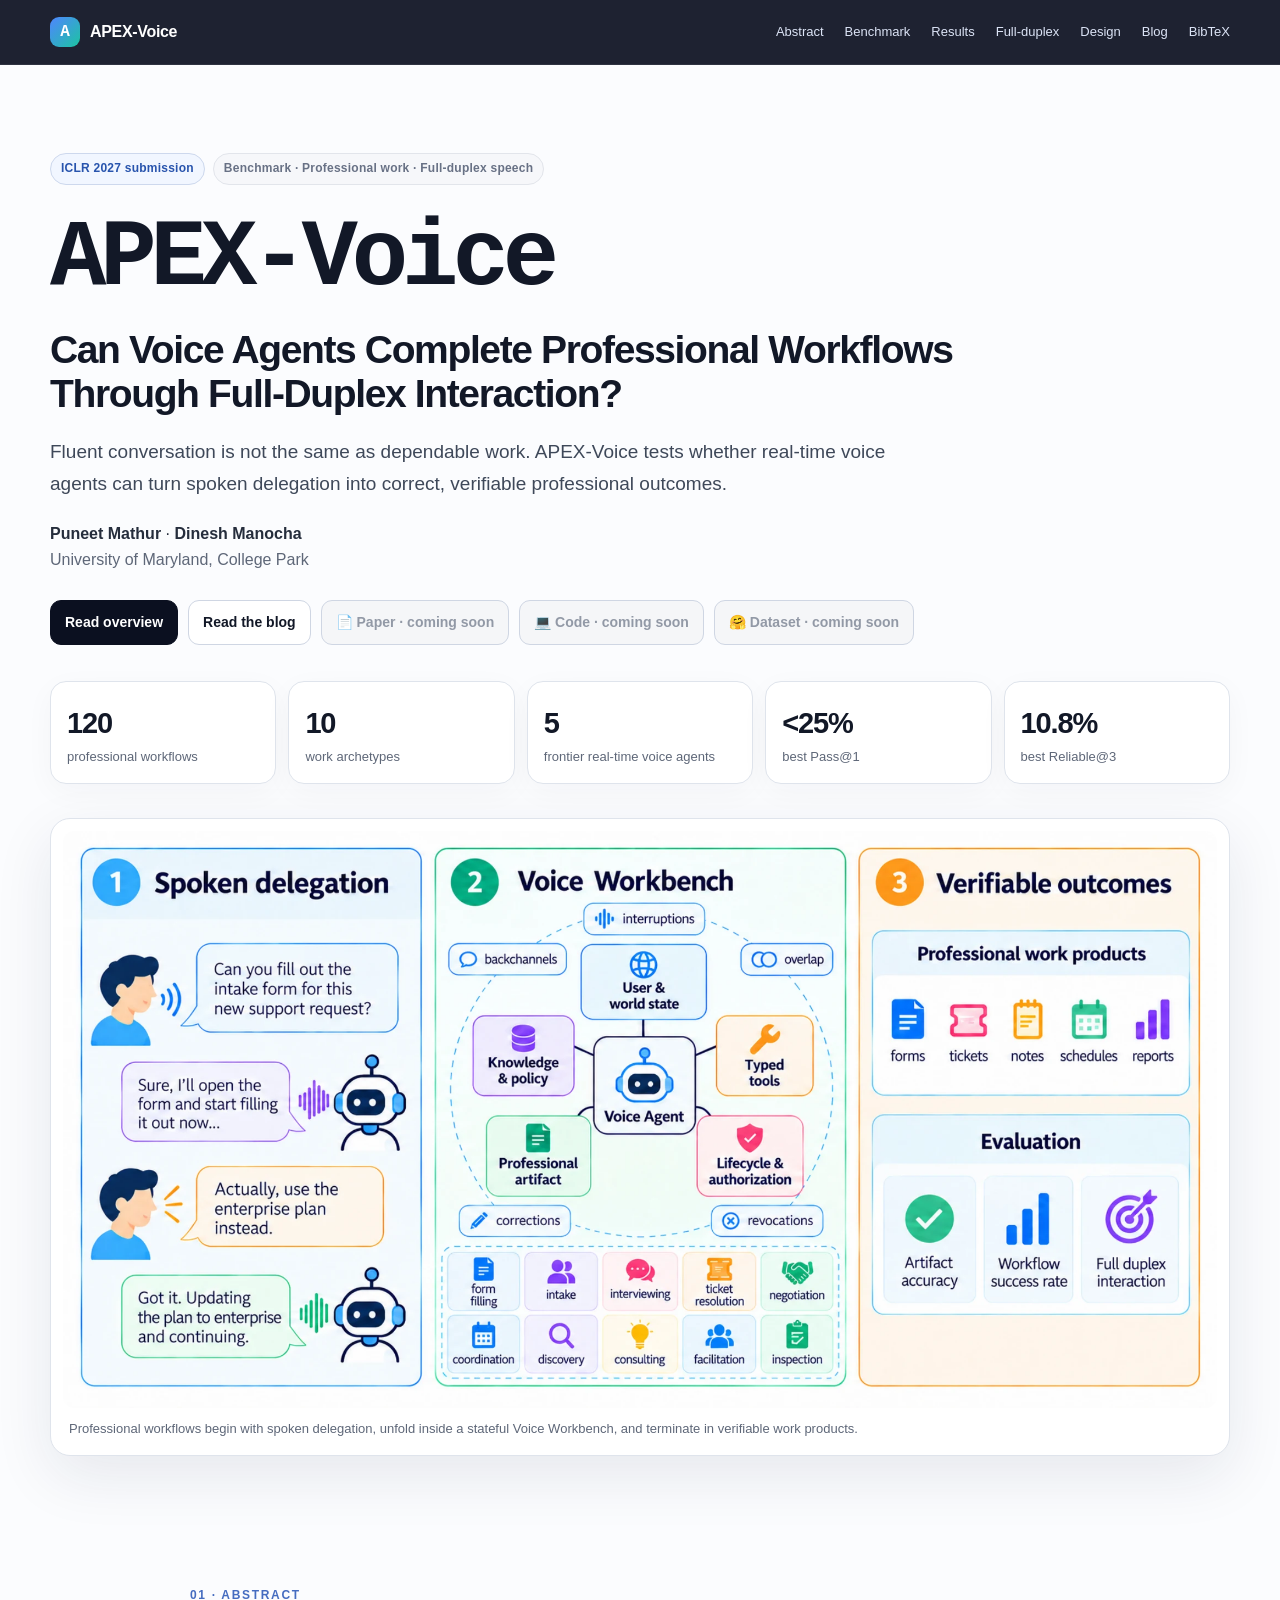
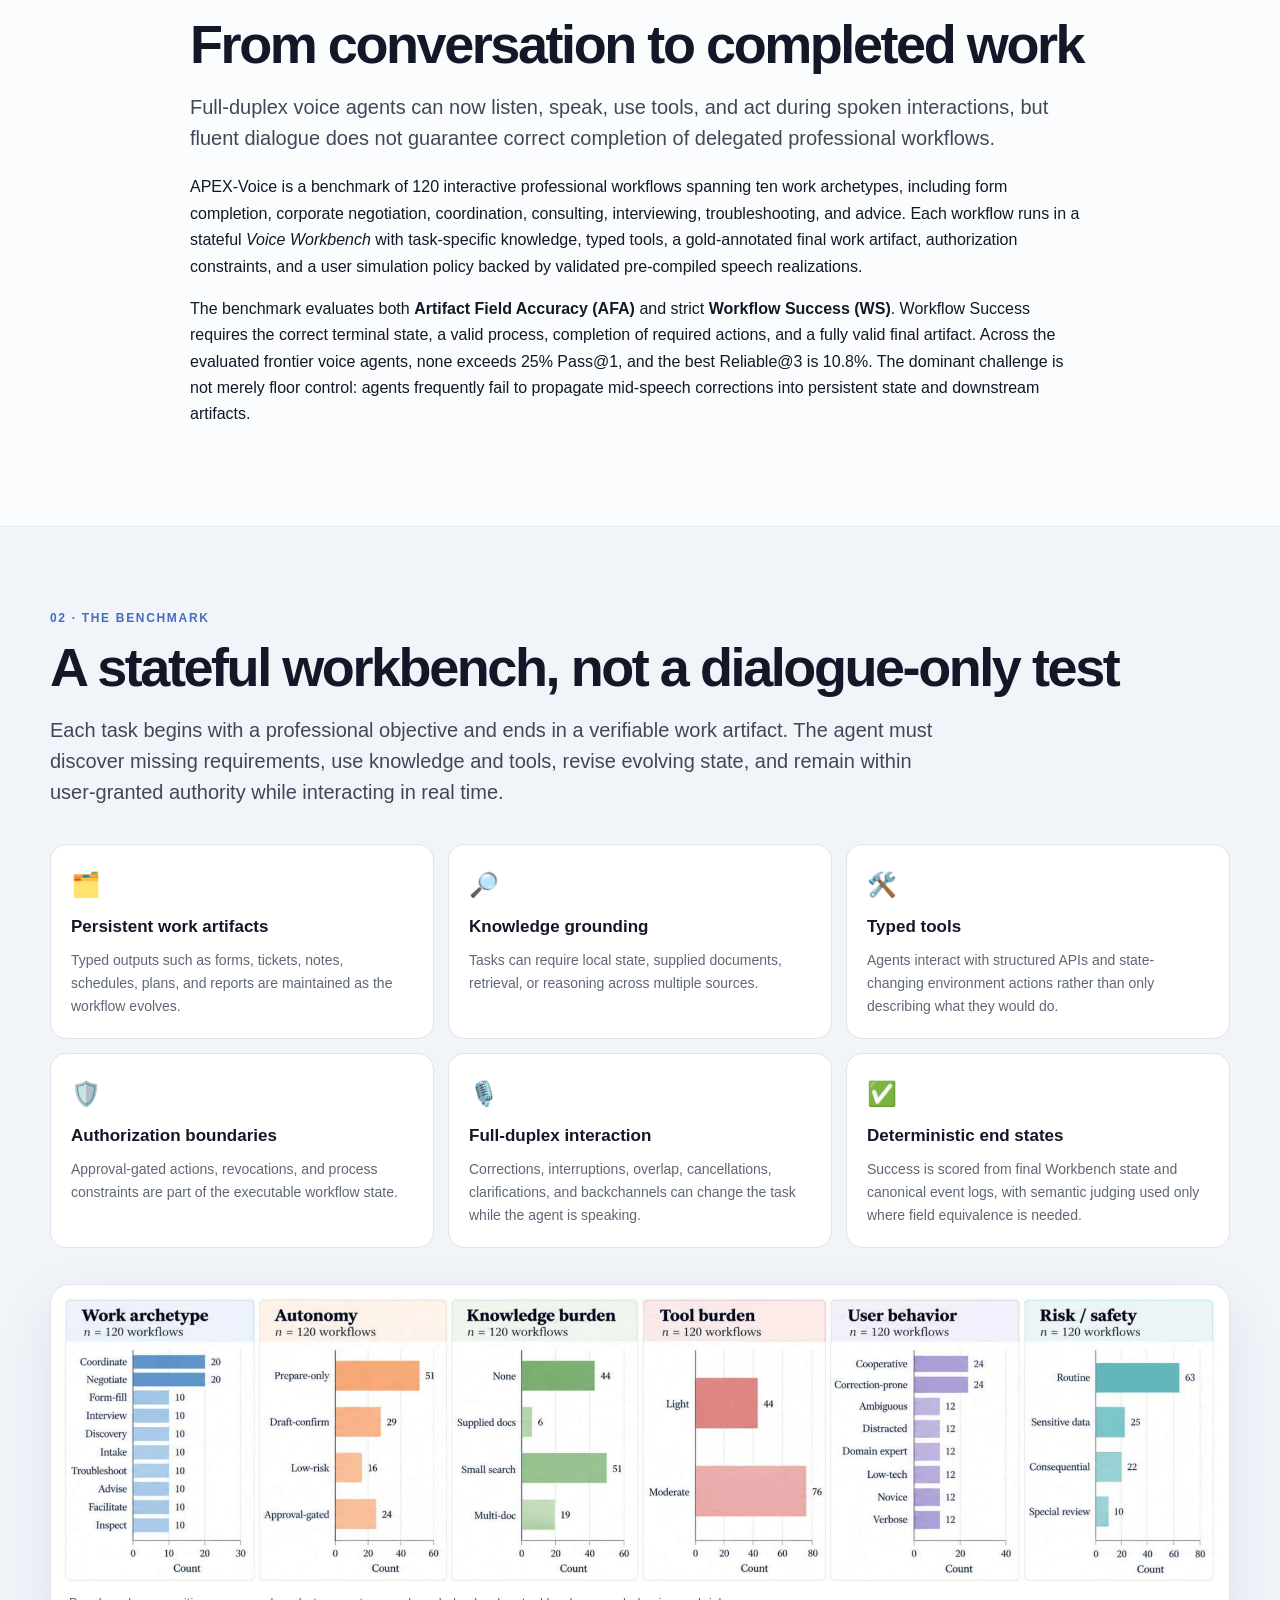
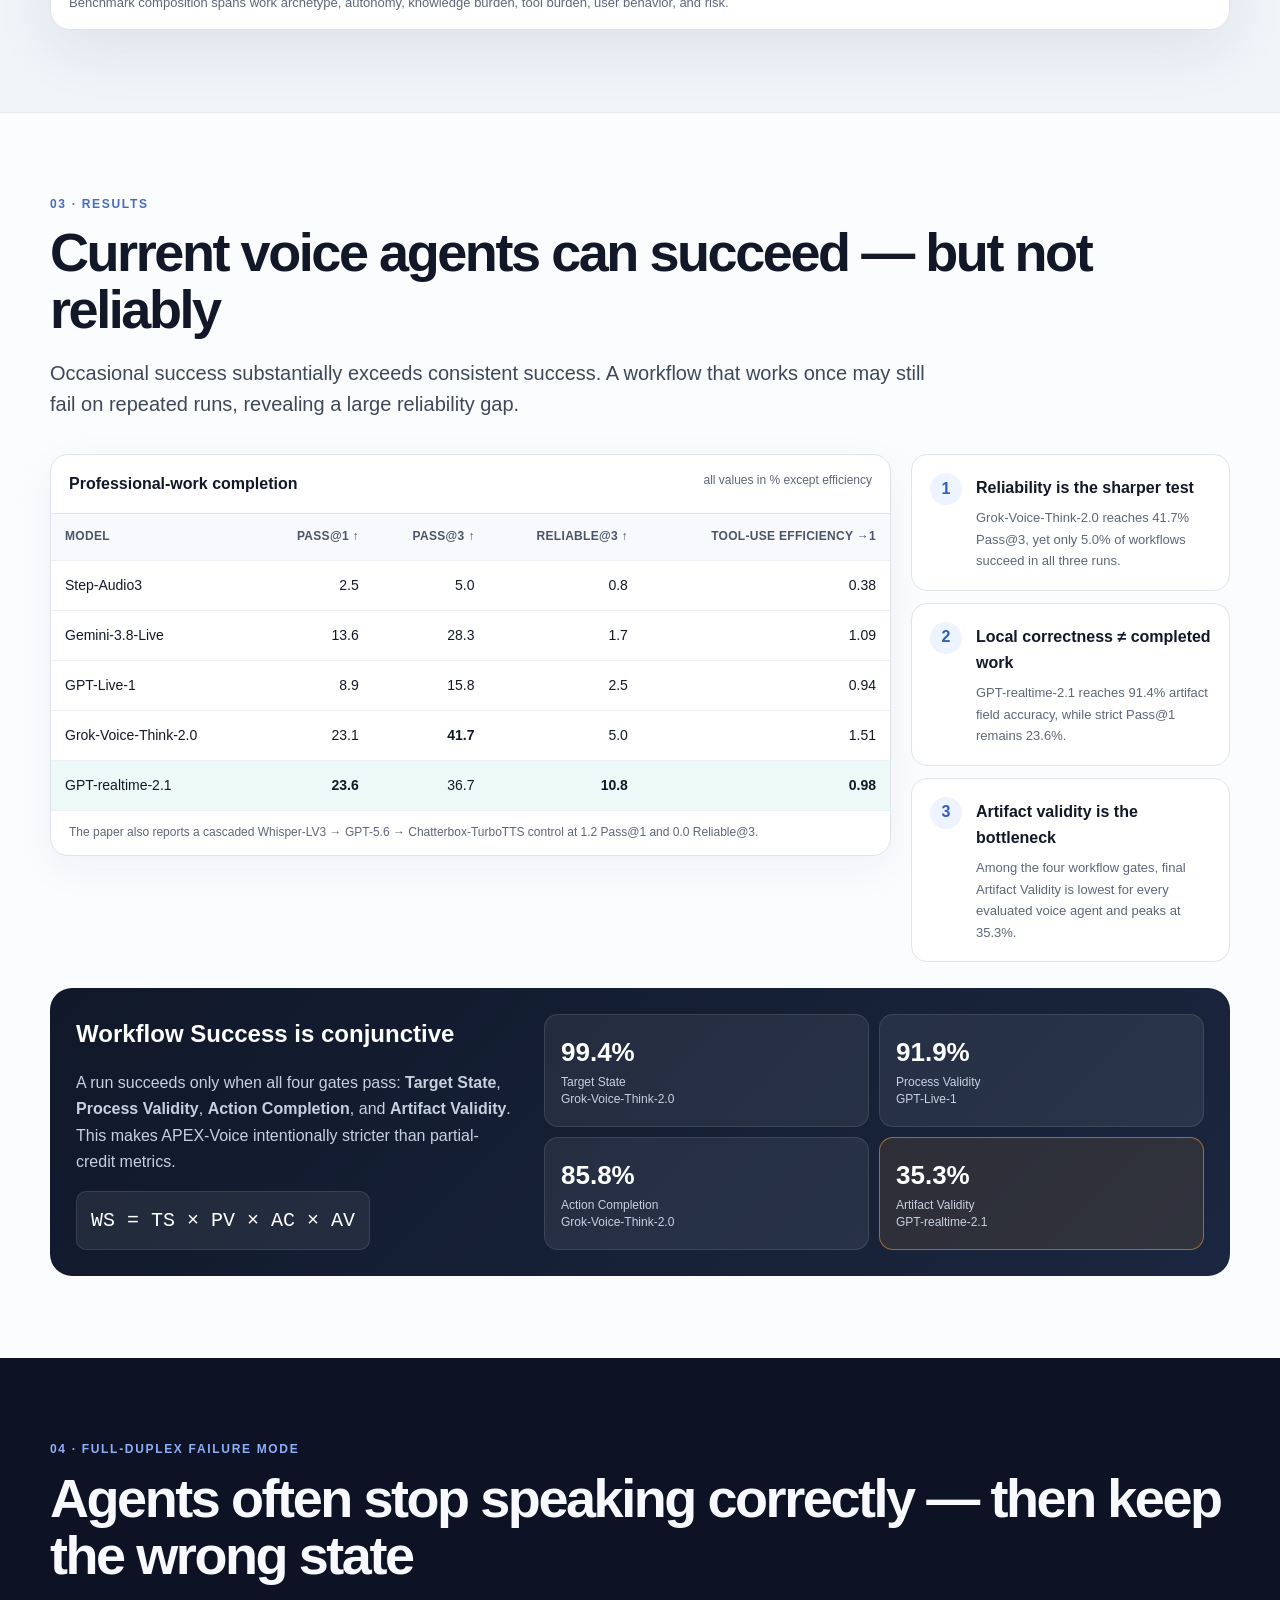
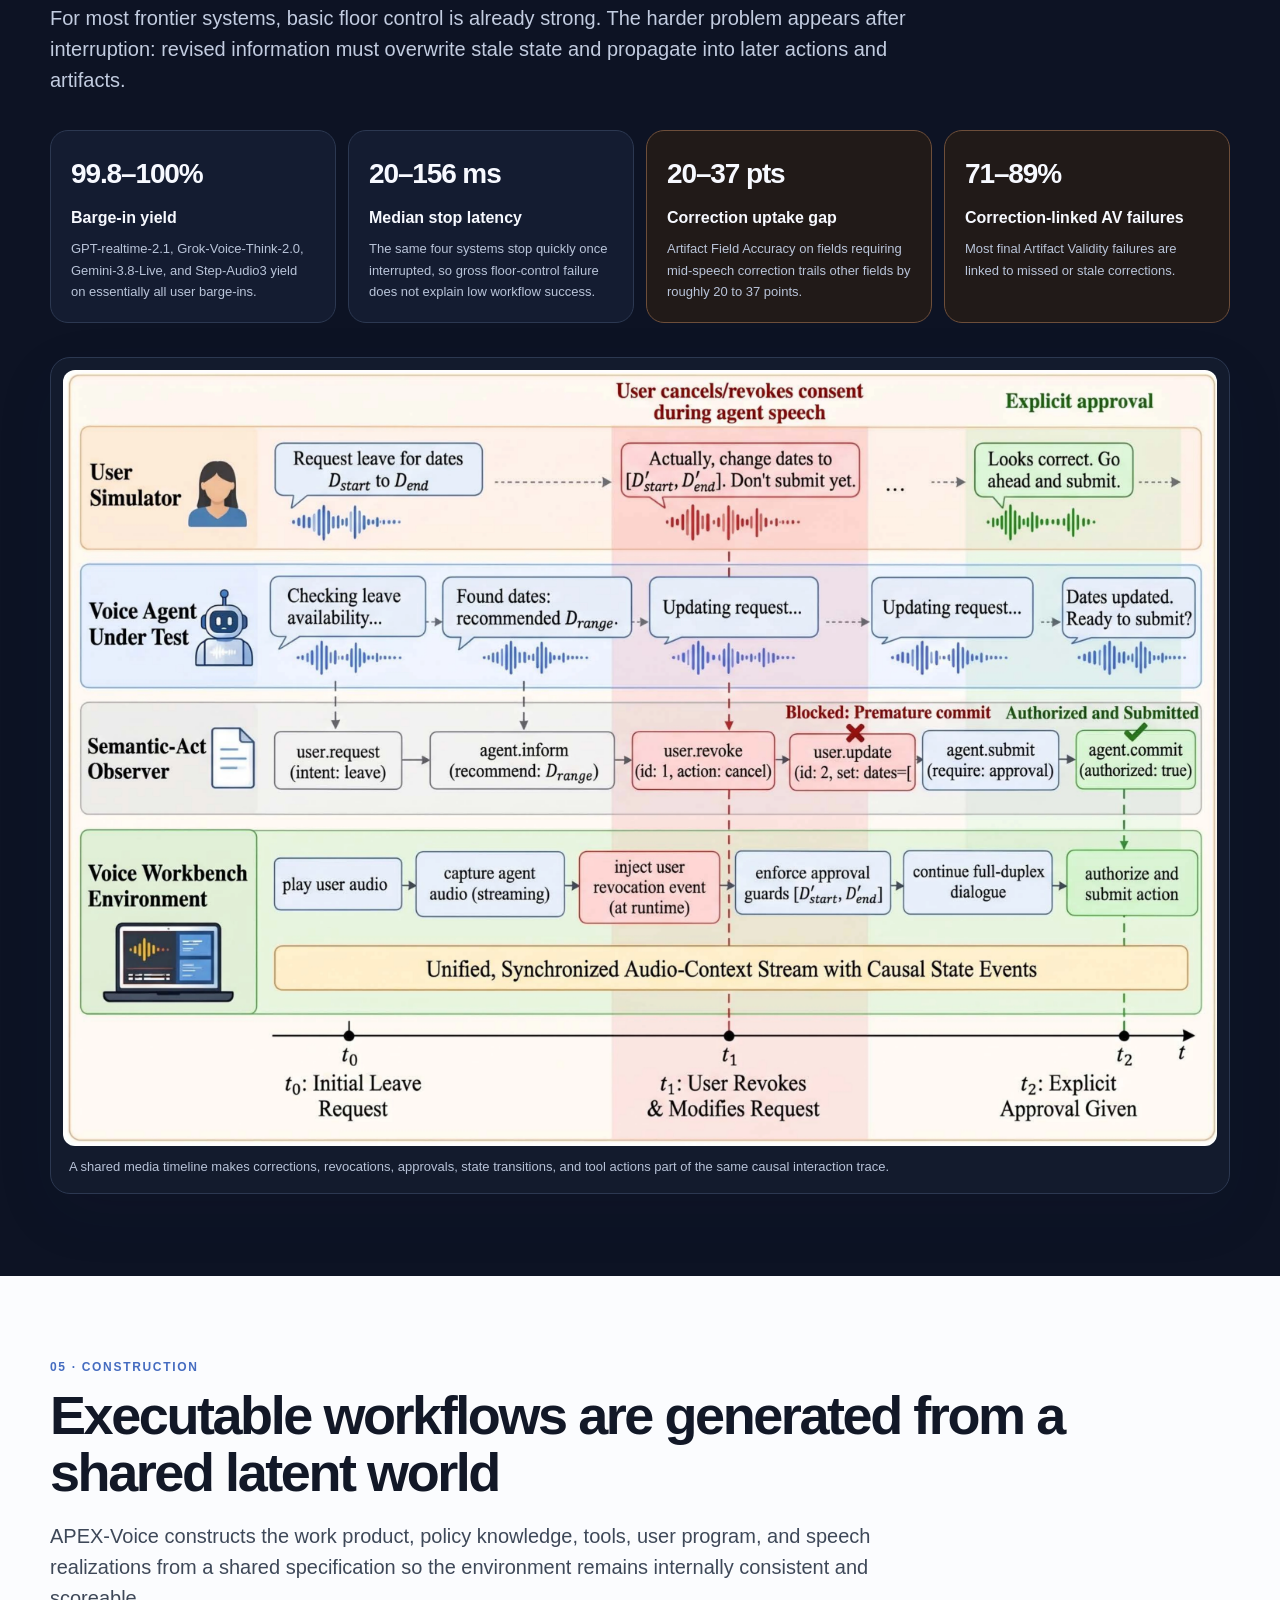
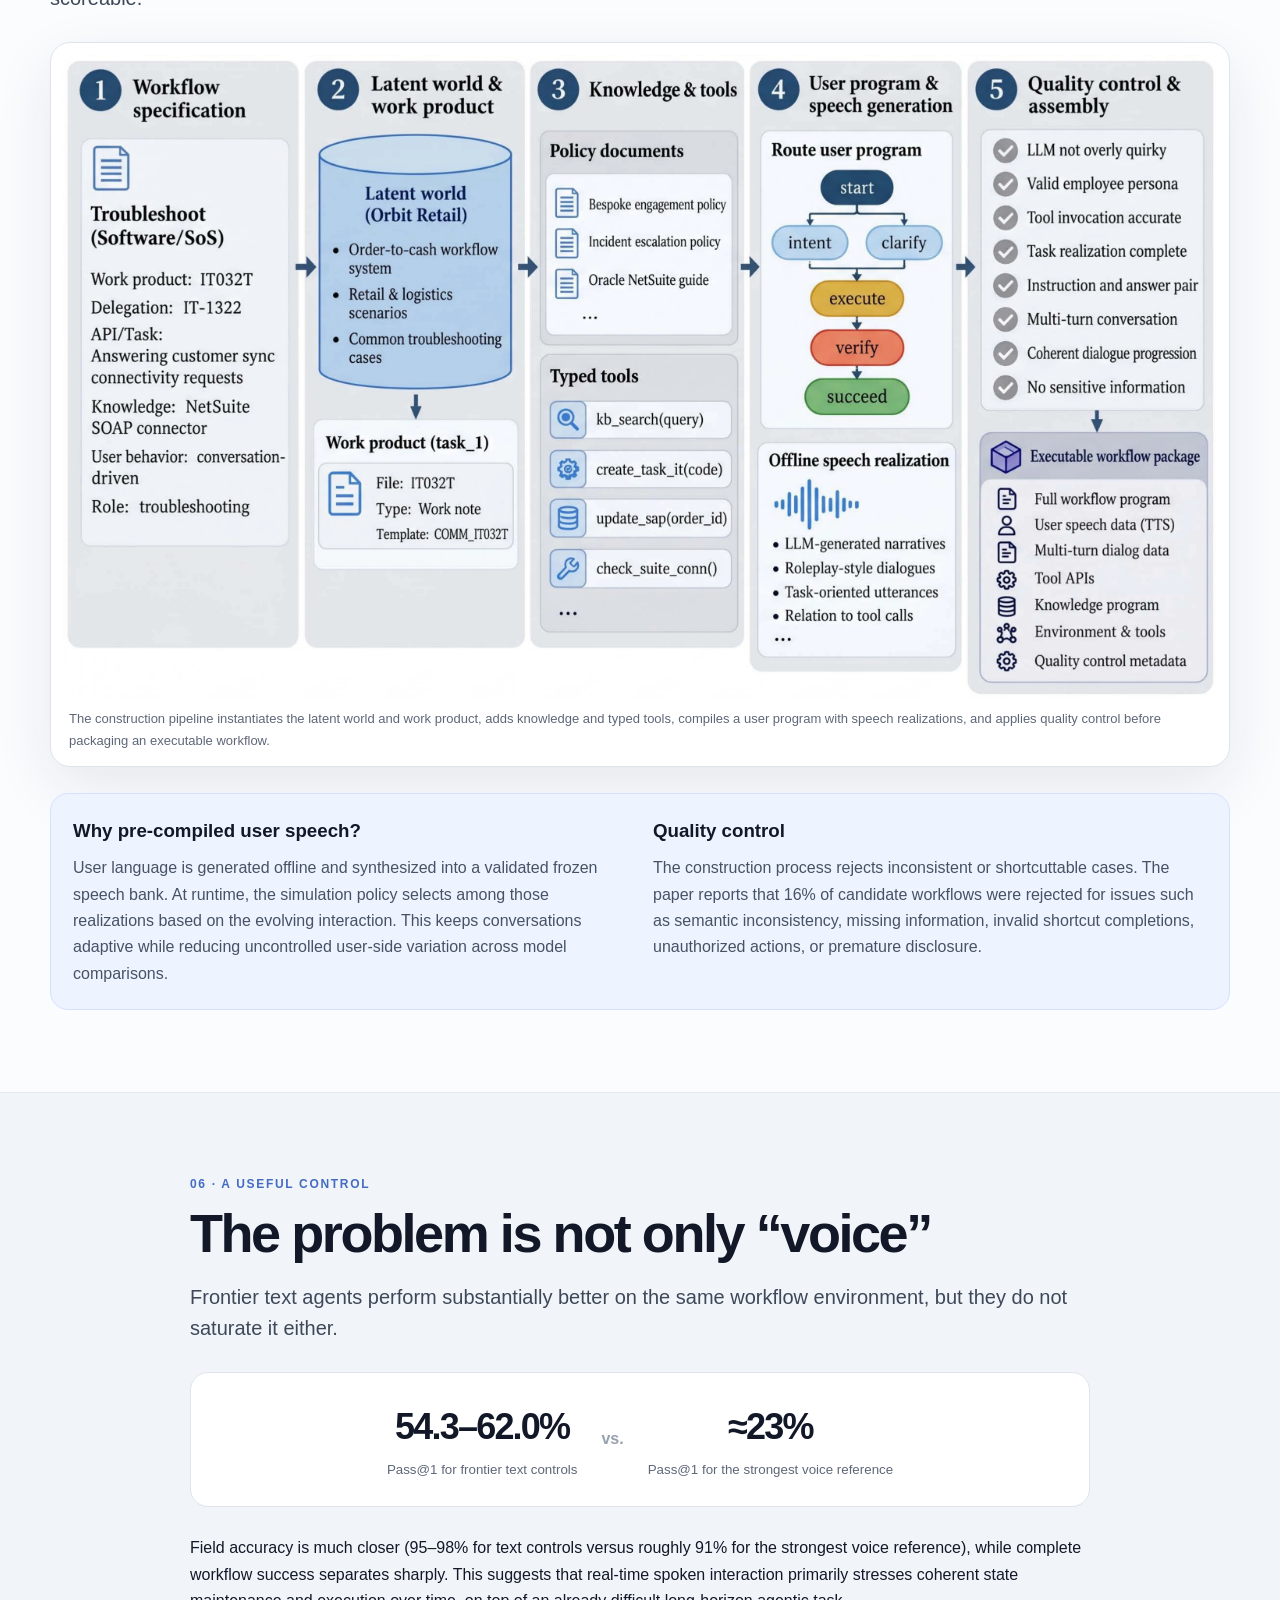
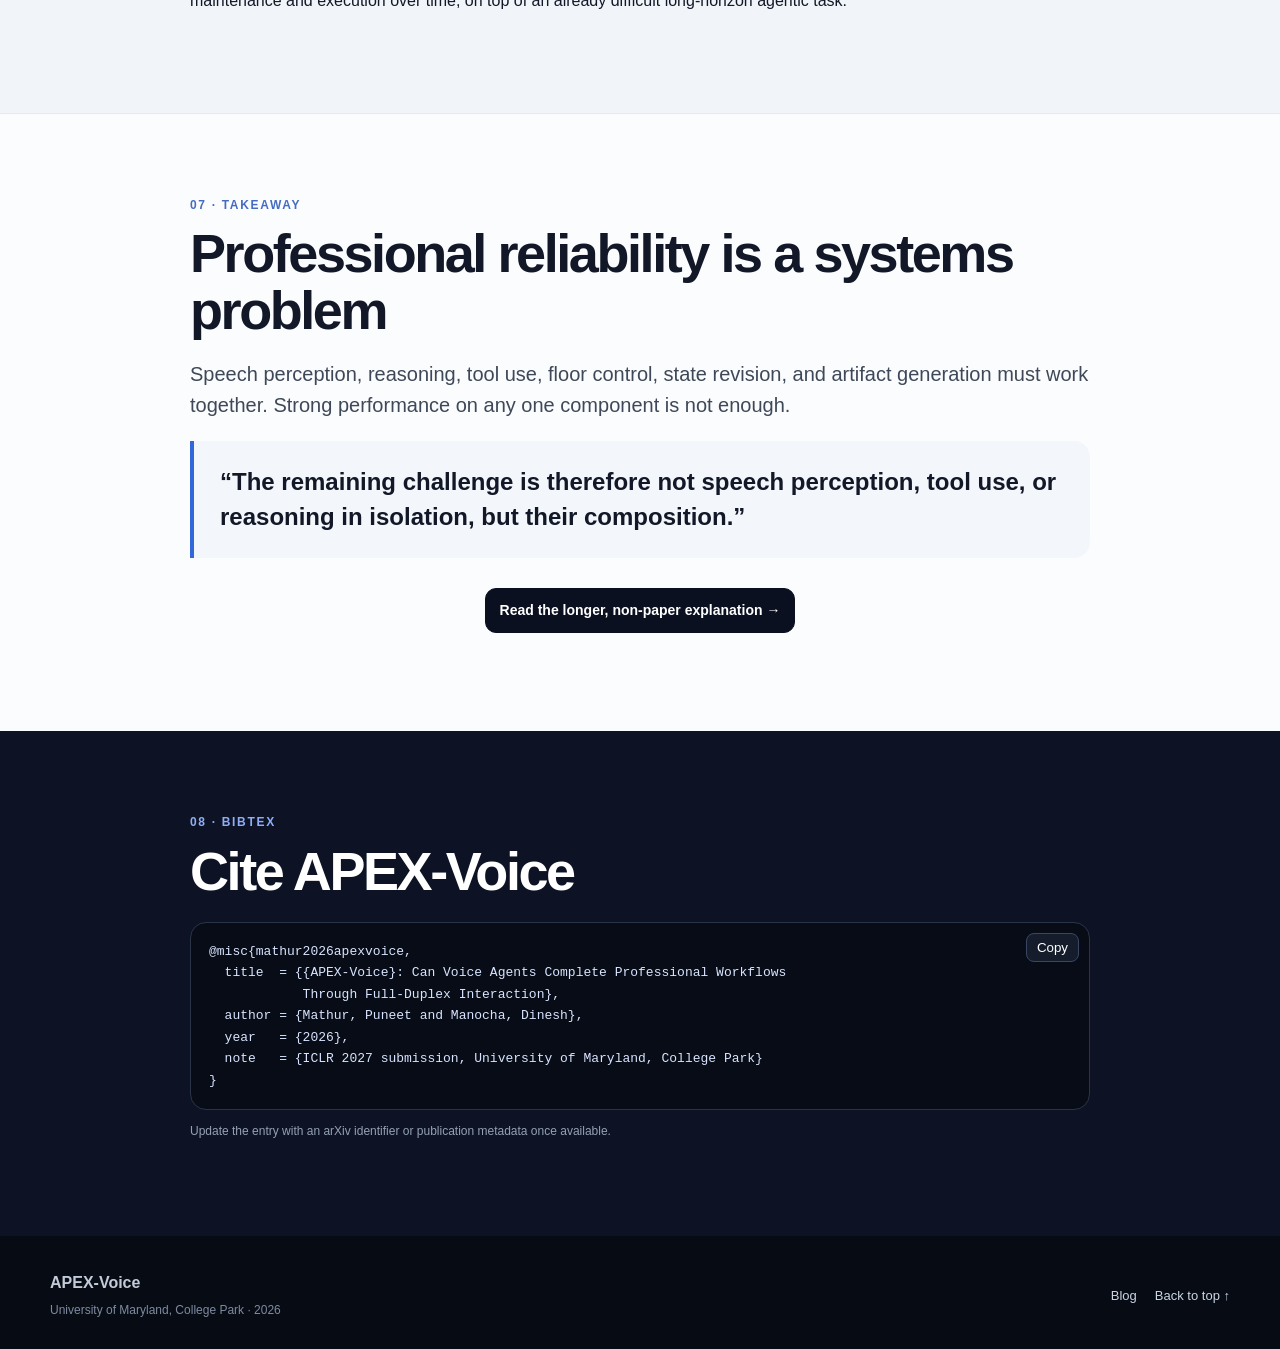
==== index.html @ 1f9f9af0 "Add files via upload" ====
<!doctype html>
<html lang="en">
<head>
  <meta charset="utf-8" />
  <meta name="viewport" content="width=device-width, initial-scale=1" />
  <meta name="description" content="APEX-Voice: Can Voice Agents Complete Professional Workflows Through Full-Duplex Interaction?" />
  <meta property="og:title" content="APEX-Voice" />
  <meta property="og:description" content="A benchmark of 120 interactive professional workflows for full-duplex voice agents." />
  <meta property="og:type" content="website" />
  <meta name="theme-color" content="#0b1020" />
  <title>APEX-Voice — Professional Workflows for Full-Duplex Voice Agents</title>
  <link rel="icon" href="assets/favicon.svg" type="image/svg+xml" />
  <link rel="stylesheet" href="css/styles.css" />
</head>
<body>
  <header class="site-header" id="top">
    <div class="nav-wrap shell">
      <a class="brand" href="#top" aria-label="APEX-Voice home"><span class="brand-mark">A</span><span>APEX-Voice</span></a>
      <button class="nav-toggle" aria-label="Toggle navigation" aria-expanded="false">☰</button>
      <nav class="nav-links" aria-label="Primary navigation">
        <a href="#abstract">Abstract</a>
        <a href="#benchmark">Benchmark</a>
        <a href="#results">Results</a>
        <a href="#duplex">Full-duplex</a>
        <a href="#examples">Design</a>
        <a href="blog.html">Blog</a>
        <a href="#bibtex">BibTeX</a>
      </nav>
    </div>
  </header>

  <main>
    <section class="hero shell">
      <div class="eyebrow-row">
        <span class="pill">ICLR 2027 submission</span>
        <span class="pill subtle">Benchmark · Professional work · Full-duplex speech</span>
      </div>
      <h1><span class="mono">APEX-Voice</span></h1>
      <p class="subtitle">Can Voice Agents Complete Professional Workflows Through Full-Duplex Interaction?</p>
      <p class="hero-question">Fluent conversation is not the same as dependable work. APEX-Voice tests whether real-time voice agents can turn spoken delegation into correct, verifiable professional outcomes.</p>
      <p class="authors"><strong>Puneet Mathur</strong> · <strong>Dinesh Manocha</strong><br><span>University of Maryland, College Park</span></p>

      <div class="cta-row">
        <a class="button primary" href="#abstract">Read overview</a>
        <a class="button" href="blog.html">Read the blog</a>
        <span class="button disabled" title="Add your manuscript URL in index.html when available">📄 Paper · coming soon</span>
        <span class="button disabled" title="Add your code URL in index.html when available">💻 Code · coming soon</span>
        <span class="button disabled" title="Add your dataset URL in index.html when available">🤗 Dataset · coming soon</span>
      </div>

      <div class="metric-grid hero-metrics">
        <article><strong>120</strong><span>professional workflows</span></article>
        <article><strong>10</strong><span>work archetypes</span></article>
        <article><strong>5</strong><span>frontier real-time voice agents</span></article>
        <article><strong>&lt;25%</strong><span>best Pass@1</span></article>
        <article><strong>10.8%</strong><span>best Reliable@3</span></article>
      </div>

      <figure class="hero-figure figure-card">
        <img src="assets/figures/intro2.webp" alt="APEX-Voice overview: spoken delegation, Voice Workbench, and verifiable outcomes" />
        <figcaption>Professional workflows begin with spoken delegation, unfold inside a stateful Voice Workbench, and terminate in verifiable work products.</figcaption>
      </figure>
    </section>

    <section id="abstract" class="section shell narrow">
      <div class="section-kicker">01 · Abstract</div>
      <h2>From conversation to completed work</h2>
      <p class="lead">Full-duplex voice agents can now listen, speak, use tools, and act during spoken interactions, but fluent dialogue does not guarantee correct completion of delegated professional workflows.</p>
      <p>APEX-Voice is a benchmark of 120 interactive professional workflows spanning ten work archetypes, including form completion, corporate negotiation, coordination, consulting, interviewing, troubleshooting, and advice. Each workflow runs in a stateful <em>Voice Workbench</em> with task-specific knowledge, typed tools, a gold-annotated final work artifact, authorization constraints, and a user simulation policy backed by validated pre-compiled speech realizations.</p>
      <p>The benchmark evaluates both <strong>Artifact Field Accuracy (AFA)</strong> and strict <strong>Workflow Success (WS)</strong>. Workflow Success requires the correct terminal state, a valid process, completion of required actions, and a fully valid final artifact. Across the evaluated frontier voice agents, none exceeds 25% Pass@1, and the best Reliable@3 is 10.8%. The dominant challenge is not merely floor control: agents frequently fail to propagate mid-speech corrections into persistent state and downstream artifacts.</p>
    </section>

    <section id="benchmark" class="section section-tint">
      <div class="shell">
        <div class="section-kicker">02 · The benchmark</div>
        <h2>A stateful workbench, not a dialogue-only test</h2>
        <p class="lead maxcopy">Each task begins with a professional objective and ends in a verifiable work artifact. The agent must discover missing requirements, use knowledge and tools, revise evolving state, and remain within user-granted authority while interacting in real time.</p>

        <div class="feature-grid">
          <article class="feature-card"><span>🗂️</span><h3>Persistent work artifacts</h3><p>Typed outputs such as forms, tickets, notes, schedules, plans, and reports are maintained as the workflow evolves.</p></article>
          <article class="feature-card"><span>🔎</span><h3>Knowledge grounding</h3><p>Tasks can require local state, supplied documents, retrieval, or reasoning across multiple sources.</p></article>
          <article class="feature-card"><span>🛠️</span><h3>Typed tools</h3><p>Agents interact with structured APIs and state-changing environment actions rather than only describing what they would do.</p></article>
          <article class="feature-card"><span>🛡️</span><h3>Authorization boundaries</h3><p>Approval-gated actions, revocations, and process constraints are part of the executable workflow state.</p></article>
          <article class="feature-card"><span>🎙️</span><h3>Full-duplex interaction</h3><p>Corrections, interruptions, overlap, cancellations, clarifications, and backchannels can change the task while the agent is speaking.</p></article>
          <article class="feature-card"><span>✅</span><h3>Deterministic end states</h3><p>Success is scored from final Workbench state and canonical event logs, with semantic judging used only where field equivalence is needed.</p></article>
        </div>

        <figure class="figure-card wide-figure">
          <img src="assets/figures/chatgpt_data.webp" alt="APEX-Voice dataset composition across work archetype, autonomy, knowledge burden, tool burden, user behavior, and risk" />
          <figcaption>Benchmark composition spans work archetype, autonomy, knowledge burden, tool burden, user behavior, and risk.</figcaption>
        </figure>
      </div>
    </section>

    <section id="results" class="section shell">
      <div class="section-kicker">03 · Results</div>
      <h2>Current voice agents can succeed — but not reliably</h2>
      <p class="lead maxcopy">Occasional success substantially exceeds consistent success. A workflow that works once may still fail on repeated runs, revealing a large reliability gap.</p>

      <div class="result-layout">
        <div class="table-card">
          <div class="table-title"><span>Professional-work completion</span><span class="legend-note">all values in % except efficiency</span></div>
          <div class="table-scroll">
            <table>
              <thead><tr><th>Model</th><th>Pass@1 ↑</th><th>Pass@3 ↑</th><th>Reliable@3 ↑</th><th>Tool-use efficiency →1</th></tr></thead>
              <tbody>
                <tr><td>Step-Audio3</td><td>2.5</td><td>5.0</td><td>0.8</td><td>0.38</td></tr>
                <tr><td>Gemini-3.8-Live</td><td>13.6</td><td>28.3</td><td>1.7</td><td>1.09</td></tr>
                <tr><td>GPT-Live-1</td><td>8.9</td><td>15.8</td><td>2.5</td><td>0.94</td></tr>
                <tr><td>Grok-Voice-Think-2.0</td><td>23.1</td><td><strong>41.7</strong></td><td>5.0</td><td>1.51</td></tr>
                <tr class="highlight"><td>GPT-realtime-2.1</td><td><strong>23.6</strong></td><td>36.7</td><td><strong>10.8</strong></td><td><strong>0.98</strong></td></tr>
              </tbody>
            </table>
          </div>
          <p class="table-note">The paper also reports a cascaded Whisper-LV3 → GPT-5.6 → Chatterbox-TurboTTS control at 1.2 Pass@1 and 0.0 Reliable@3.</p>
        </div>

        <aside class="finding-stack">
          <article class="finding"><span class="num">1</span><div><h3>Reliability is the sharper test</h3><p>Grok-Voice-Think-2.0 reaches 41.7% Pass@3, yet only 5.0% of workflows succeed in all three runs.</p></div></article>
          <article class="finding"><span class="num">2</span><div><h3>Local correctness ≠ completed work</h3><p>GPT-realtime-2.1 reaches 91.4% artifact field accuracy, while strict Pass@1 remains 23.6%.</p></div></article>
          <article class="finding"><span class="num">3</span><div><h3>Artifact validity is the bottleneck</h3><p>Among the four workflow gates, final Artifact Validity is lowest for every evaluated voice agent and peaks at 35.3%.</p></div></article>
        </aside>
      </div>

      <div class="gate-panel">
        <div class="gate-copy">
          <h3>Workflow Success is conjunctive</h3>
          <p>A run succeeds only when all four gates pass: <strong>Target State</strong>, <strong>Process Validity</strong>, <strong>Action Completion</strong>, and <strong>Artifact Validity</strong>. This makes APEX-Voice intentionally stricter than partial-credit metrics.</p>
          <div class="formula">WS = TS × PV × AC × AV</div>
        </div>
        <div class="gate-grid" aria-label="Best reported gate values">
          <div><b>99.4%</b><span>Target State<br>Grok-Voice-Think-2.0</span></div>
          <div><b>91.9%</b><span>Process Validity<br>GPT-Live-1</span></div>
          <div><b>85.8%</b><span>Action Completion<br>Grok-Voice-Think-2.0</span></div>
          <div class="warning"><b>35.3%</b><span>Artifact Validity<br>GPT-realtime-2.1</span></div>
        </div>
      </div>
    </section>

    <section id="duplex" class="section section-dark">
      <div class="shell">
        <div class="section-kicker light">04 · Full-duplex failure mode</div>
        <h2>Agents often stop speaking correctly — then keep the wrong state</h2>
        <p class="lead maxcopy">For most frontier systems, basic floor control is already strong. The harder problem appears after interruption: revised information must overwrite stale state and propagate into later actions and artifacts.</p>

        <div class="duplex-grid">
          <article class="duplex-card"><span class="big">99.8–100%</span><h3>Barge-in yield</h3><p>GPT-realtime-2.1, Grok-Voice-Think-2.0, Gemini-3.8-Live, and Step-Audio3 yield on essentially all user barge-ins.</p></article>
          <article class="duplex-card"><span class="big">20–156 ms</span><h3>Median stop latency</h3><p>The same four systems stop quickly once interrupted, so gross floor-control failure does not explain low workflow success.</p></article>
          <article class="duplex-card accent"><span class="big">20–37 pts</span><h3>Correction uptake gap</h3><p>Artifact Field Accuracy on fields requiring mid-speech correction trails other fields by roughly 20 to 37 points.</p></article>
          <article class="duplex-card accent"><span class="big">71–89%</span><h3>Correction-linked AV failures</h3><p>Most final Artifact Validity failures are linked to missed or stale corrections.</p></article>
        </div>

        <figure class="figure-card dark-figure">
          <img src="assets/figures/orchestrator.webp" alt="Runtime orchestration with user revocation, agent speech, semantic act observer, authorization guards, and shared timeline" />
          <figcaption>A shared media timeline makes corrections, revocations, approvals, state transitions, and tool actions part of the same causal interaction trace.</figcaption>
        </figure>
      </div>
    </section>

    <section id="examples" class="section shell">
      <div class="section-kicker">05 · Construction</div>
      <h2>Executable workflows are generated from a shared latent world</h2>
      <p class="lead maxcopy">APEX-Voice constructs the work product, policy knowledge, tools, user program, and speech realizations from a shared specification so the environment remains internally consistent and scoreable.</p>
      <figure class="figure-card wide-figure">
        <img src="assets/figures/workflow_generation.webp" alt="APEX-Voice workflow generation pipeline from specification through latent world, tools, speech generation, and quality control" />
        <figcaption>The construction pipeline instantiates the latent world and work product, adds knowledge and typed tools, compiles a user program with speech realizations, and applies quality control before packaging an executable workflow.</figcaption>
      </figure>

      <div class="callout split-callout">
        <div><h3>Why pre-compiled user speech?</h3><p>User language is generated offline and synthesized into a validated frozen speech bank. At runtime, the simulation policy selects among those realizations based on the evolving interaction. This keeps conversations adaptive while reducing uncontrolled user-side variation across model comparisons.</p></div>
        <div><h3>Quality control</h3><p>The construction process rejects inconsistent or shortcuttable cases. The paper reports that 16% of candidate workflows were rejected for issues such as semantic inconsistency, missing information, invalid shortcut completions, unauthorized actions, or premature disclosure.</p></div>
      </div>
    </section>

    <section class="section section-tint">
      <div class="shell narrow">
        <div class="section-kicker">06 · A useful control</div>
        <h2>The problem is not only “voice”</h2>
        <p class="lead">Frontier text agents perform substantially better on the same workflow environment, but they do not saturate it either.</p>
        <div class="comparison-card">
          <div class="comparison-main"><span>54.3–62.0%</span><small>Pass@1 for frontier text controls</small></div>
          <div class="versus">vs.</div>
          <div class="comparison-main"><span>≈23%</span><small>Pass@1 for the strongest voice reference</small></div>
        </div>
        <p>Field accuracy is much closer (95–98% for text controls versus roughly 91% for the strongest voice reference), while complete workflow success separates sharply. This suggests that real-time spoken interaction primarily stresses coherent state maintenance and execution over time, on top of an already difficult long-horizon agentic task.</p>
      </div>
    </section>

    <section class="section shell narrow">
      <div class="section-kicker">07 · Takeaway</div>
      <h2>Professional reliability is a systems problem</h2>
      <p class="lead">Speech perception, reasoning, tool use, floor control, state revision, and artifact generation must work together. Strong performance on any one component is not enough.</p>
      <div class="quote-card">“The remaining challenge is therefore not speech perception, tool use, or reasoning in isolation, but their composition.”</div>
      <p class="center-link"><a class="button primary" href="blog.html">Read the longer, non-paper explanation →</a></p>
    </section>

    <section id="bibtex" class="section section-dark bib-section">
      <div class="shell narrow">
        <div class="section-kicker light">08 · BibTeX</div>
        <h2>Cite APEX-Voice</h2>
        <div class="code-box">
          <button class="copy-button" data-copy-target="bibtex-code">Copy</button>
          <pre id="bibtex-code"><code>@misc{mathur2026apexvoice,
  title  = {{APEX-Voice}: Can Voice Agents Complete Professional Workflows
            Through Full-Duplex Interaction},
  author = {Mathur, Puneet and Manocha, Dinesh},
  year   = {2026},
  note   = {ICLR 2027 submission, University of Maryland, College Park}
}</code></pre>
        </div>
        <p class="fineprint">Update the entry with an arXiv identifier or publication metadata once available.</p>
      </div>
    </section>
  </main>

  <footer class="footer">
    <div class="shell footer-grid">
      <div><strong>APEX-Voice</strong><br><span>University of Maryland, College Park · 2026</span></div>
      <div class="footer-links"><a href="blog.html">Blog</a><a href="#top">Back to top ↑</a></div>
    </div>
  </footer>
  <script src="js/main.js"></script>
</body>
</html>
---- css/styles.css ----
:root{
  --bg:#fbfcfe;--paper:#fff;--ink:#121827;--muted:#5e6778;--line:#dfe4ec;--brand:#3167d9;--brand2:#11a184;--warm:#f0a135;--danger:#d55155;--nav:#0b1020;--dark:#0d1324;--dark2:#141c31;--max:1180px;--narrow:900px;--radius:20px;--shadow:0 20px 60px rgba(21,35,65,.09)
}
*{box-sizing:border-box}html{scroll-behavior:smooth}body{margin:0;background:var(--bg);color:var(--ink);font-family:Inter,ui-sans-serif,-apple-system,BlinkMacSystemFont,"Segoe UI",Roboto,Helvetica,Arial,sans-serif;line-height:1.65;-webkit-font-smoothing:antialiased}img{max-width:100%;display:block}a{color:inherit}.shell{width:min(calc(100% - 40px),var(--max));margin:auto}.narrow{width:min(calc(100% - 40px),var(--narrow));margin:auto}.site-header{position:sticky;top:0;z-index:50;background:rgba(11,16,32,.92);backdrop-filter:blur(16px);border-bottom:1px solid rgba(255,255,255,.08)}.nav-wrap{min-height:64px;display:flex;align-items:center;justify-content:space-between}.brand{display:flex;align-items:center;gap:10px;text-decoration:none;color:#fff;font-weight:800;letter-spacing:-.02em}.brand-mark{display:grid;place-items:center;width:30px;height:30px;border-radius:9px;background:linear-gradient(135deg,#4f86ff,#1cc4a1);font-family:ui-monospace,SFMono-Regular,Menlo,monospace}.nav-links{display:flex;gap:21px;align-items:center}.nav-links a{font-size:13px;text-decoration:none;color:#dce4f6}.nav-links a:hover{color:#fff}.nav-toggle{display:none;background:none;border:0;color:white;font-size:24px}.hero{padding:88px 0 48px}.eyebrow-row{display:flex;gap:8px;flex-wrap:wrap;margin-bottom:22px}.pill{display:inline-flex;align-items:center;border:1px solid #cdd8ed;background:#f1f6ff;color:#2854ad;padding:5px 10px;border-radius:999px;font-size:12px;font-weight:750;letter-spacing:.02em}.pill.subtle{background:#f6f7fa;color:#687185;border-color:#e2e5eb}.hero h1{font-size:clamp(54px,8vw,94px);line-height:.95;margin:0;letter-spacing:-.065em}.mono{font-family:ui-monospace,SFMono-Regular,Menlo,Consolas,monospace}.subtitle{font-size:clamp(22px,3.5vw,39px);line-height:1.13;font-weight:730;letter-spacing:-.035em;max-width:1000px;margin:24px 0 20px}.hero-question{max-width:850px;font-size:19px;color:#3e4859}.authors{margin:22px 0;color:#252d3c}.authors span{color:var(--muted)}.cta-row{display:flex;gap:10px;flex-wrap:wrap;margin:26px 0 36px}.button{display:inline-flex;align-items:center;justify-content:center;border:1px solid #cfd6e3;border-radius:11px;padding:10px 14px;text-decoration:none;font-size:14px;font-weight:750;background:#fff}.button.primary{background:var(--nav);color:#fff;border-color:var(--nav)}.button:hover{transform:translateY(-1px);box-shadow:0 8px 20px rgba(20,30,55,.08)}.button.disabled{color:#9299a6;background:#f5f6f8;cursor:default}.button.disabled:hover{transform:none;box-shadow:none}.metric-grid{display:grid;grid-template-columns:repeat(5,1fr);gap:12px}.metric-grid article{background:#fff;border:1px solid var(--line);border-radius:16px;padding:18px 16px;box-shadow:0 8px 30px rgba(20,30,60,.035)}.metric-grid strong{display:block;font-size:29px;letter-spacing:-.04em}.metric-grid span{display:block;color:var(--muted);font-size:13px;line-height:1.35}.hero-metrics{margin-bottom:34px}.figure-card{margin:0;background:#fff;border:1px solid var(--line);border-radius:var(--radius);padding:12px;box-shadow:var(--shadow)}.figure-card img{width:100%;border-radius:12px}.figure-card figcaption{color:var(--muted);font-size:13px;padding:10px 6px 3px}.hero-figure{margin-top:4px}.section{padding:82px 0}.section-tint{background:#f1f5fa;border-top:1px solid #e5eaf1;border-bottom:1px solid #e5eaf1}.section-dark{background:var(--dark);color:#f7f9ff}.section-kicker{text-transform:uppercase;font-size:12px;letter-spacing:.14em;font-weight:850;color:#456cc0;margin-bottom:10px}.section-kicker.light{color:#8faef7}.section h2{font-size:clamp(32px,4.4vw,54px);letter-spacing:-.045em;line-height:1.05;margin:0 0 20px}.lead{font-size:20px;line-height:1.55;color:#3e4858}.section-dark .lead{color:#c2cce0}.maxcopy{max-width:900px}.feature-grid{display:grid;grid-template-columns:repeat(3,1fr);gap:14px;margin:36px 0}.feature-card{background:#fff;border:1px solid var(--line);border-radius:16px;padding:20px}.feature-card>span{font-size:24px}.feature-card h3{margin:8px 0 8px;font-size:17px}.feature-card p{margin:0;color:var(--muted);font-size:14px}.wide-figure{margin-top:28px}.result-layout{display:grid;grid-template-columns:minmax(0,1.45fr) minmax(280px,.55fr);gap:20px;align-items:start;margin-top:34px}.table-card{background:#fff;border:1px solid var(--line);border-radius:18px;overflow:hidden;box-shadow:0 12px 40px rgba(20,30,60,.05)}.table-title{display:flex;justify-content:space-between;gap:14px;padding:16px 18px;border-bottom:1px solid var(--line);font-weight:800}.legend-note{font-size:12px;color:var(--muted);font-weight:500}.table-scroll{overflow:auto}table{border-collapse:collapse;width:100%;font-size:14px}th,td{text-align:right;padding:13px 14px;border-bottom:1px solid #edf0f5;white-space:nowrap}th:first-child,td:first-child{text-align:left}th{background:#f7f9fc;font-size:12px;color:#4b5567;text-transform:uppercase;letter-spacing:.025em}.highlight td{background:#edf9f7}.table-note{font-size:12px;color:var(--muted);margin:0;padding:12px 18px}.finding-stack{display:grid;gap:12px}.finding{display:flex;gap:14px;padding:18px;background:#fff;border:1px solid var(--line);border-radius:16px}.finding .num{flex:0 0 32px;height:32px;border-radius:50%;display:grid;place-items:center;background:#edf3ff;color:#2f5ebb;font-weight:800}.finding h3{font-size:16px;margin:2px 0 6px}.finding p{font-size:13px;color:var(--muted);margin:0}.gate-panel{margin-top:26px;background:linear-gradient(135deg,#101829,#1b2740);border-radius:22px;padding:26px;color:#fff;display:grid;grid-template-columns:.8fr 1.2fr;gap:28px}.gate-copy h3{margin:0;font-size:24px}.gate-copy p{color:#c7d0e0}.formula{font-family:ui-monospace,SFMono-Regular,Menlo,monospace;font-size:20px;padding:12px 14px;background:rgba(255,255,255,.07);border:1px solid rgba(255,255,255,.1);border-radius:10px;display:inline-block}.gate-grid{display:grid;grid-template-columns:repeat(2,1fr);gap:10px}.gate-grid>div{background:rgba(255,255,255,.07);border:1px solid rgba(255,255,255,.1);border-radius:14px;padding:16px}.gate-grid b{display:block;font-size:26px}.gate-grid span{display:block;font-size:12px;color:#c8d1e2;line-height:1.4}.gate-grid .warning{border-color:rgba(240,161,53,.55);background:rgba(240,161,53,.10)}.duplex-grid{display:grid;grid-template-columns:repeat(4,1fr);gap:12px;margin:34px 0}.duplex-card{background:var(--dark2);border:1px solid #2c3851;border-radius:18px;padding:20px}.duplex-card .big{font-size:28px;font-weight:850;letter-spacing:-.04em}.duplex-card h3{font-size:16px;margin:7px 0}.duplex-card p{font-size:13px;color:#b9c4d9;margin:0}.duplex-card.accent{border-color:#6d4e3a;background:#211a18}.dark-figure{background:#131b2d;border-color:#2c3851}.dark-figure figcaption{color:#b7c2d7}.callout{background:#edf4ff;border:1px solid #d3e2ff;border-radius:18px;padding:22px}.split-callout{display:grid;grid-template-columns:1fr 1fr;gap:26px;margin-top:26px}.split-callout h3{margin:0 0 8px}.split-callout p{margin:0;color:#475265}.comparison-card{display:flex;align-items:center;justify-content:center;gap:24px;margin:28px 0;padding:24px;background:#fff;border:1px solid var(--line);border-radius:18px}.comparison-main{text-align:center}.comparison-main span{display:block;font-size:36px;font-weight:900;letter-spacing:-.05em}.comparison-main small{color:var(--muted)}.versus{color:#98a1af;font-weight:800}.quote-card{font-size:24px;font-weight:650;line-height:1.45;padding:24px 26px;border-left:4px solid var(--brand);background:#f3f6fb;border-radius:0 16px 16px 0}.center-link{text-align:center;margin-top:30px}.bib-section h2{color:#fff}.code-box{position:relative;background:#080c16;border:1px solid #2a3449;border-radius:16px;padding:18px;margin-top:22px;overflow:auto}.code-box pre{margin:0;color:#d8e4ff;font-size:13px}.copy-button{position:absolute;right:10px;top:10px;border:1px solid #3a4762;background:#151d2c;color:#fff;border-radius:8px;padding:6px 10px;cursor:pointer}.fineprint{font-size:12px;color:#95a0b5}.footer{background:#070b14;color:#c3cad8;padding:34px 0}.footer-grid{display:flex;align-items:center;justify-content:space-between;gap:20px}.footer span{font-size:12px;color:#7f8aa0}.footer-links{display:flex;gap:18px}.footer a{font-size:13px;color:#ccd5e5;text-decoration:none}
/* Blog */.blog-shell{width:min(calc(100% - 40px),880px);margin:auto}.blog-hero{padding:88px 0 34px}.blog-hero h1{font-size:clamp(45px,7vw,76px);letter-spacing:-.055em;line-height:.98;margin:0 0 24px}.blog-dek{font-size:22px;line-height:1.5;color:#465064;max-width:800px}.byline{color:#737d8f;font-size:14px}.blog-feature{margin-bottom:62px}.blog-section{font-family:Georgia,"Times New Roman",serif;font-size:19px;line-height:1.78;margin:0 auto 62px}.blog-section h2{font-family:Inter,ui-sans-serif,sans-serif;font-size:36px;line-height:1.15;letter-spacing:-.035em;margin:0 0 22px}.blog-section p{margin:0 0 22px}.blog-pullquote{font-size:27px;line-height:1.42;font-weight:720;letter-spacing:-.02em;border-top:1px solid var(--line);border-bottom:1px solid var(--line);padding:28px 4px;margin:18px 0 64px}.blog-grid-3{display:grid;grid-template-columns:repeat(3,1fr);gap:10px;margin:30px 0;font-family:Inter,ui-sans-serif,sans-serif}.blog-grid-3 div{padding:18px;background:#f3f6fa;border-radius:14px}.blog-grid-3 strong{display:block;font-size:28px}.blog-grid-3 span{font-size:12px;color:var(--muted)}.blog-inline-figure{margin:32px -70px}.blog-table{font-family:Inter,ui-sans-serif,sans-serif;margin:28px 0}.blog-gates{font-family:Inter,ui-sans-serif,sans-serif;display:grid;grid-template-columns:repeat(2,1fr);gap:10px;margin:26px 0}.blog-gates div{border:1px solid var(--line);border-radius:14px;padding:16px}.blog-gates span{display:inline-grid;place-items:center;background:#eaf1ff;color:#2d5dbf;border-radius:8px;width:38px;height:30px;font-size:12px;font-weight:900;margin-bottom:10px}.blog-gates strong{display:block;font-size:15px}.blog-gates p{font-family:Inter,ui-sans-serif,sans-serif;font-size:13px;line-height:1.5;color:var(--muted);margin:5px 0 0}.blog-end-card{text-align:center;background:#0f1728;color:#fff;border-radius:22px;padding:34px;margin:72px 0}.blog-end-card h2{font-size:32px;margin:0 0 8px}.blog-end-card p{color:#bec8db}.blog-end-card .button.primary{background:#fff;color:#111827;border-color:#fff}
@media (max-width:900px){.nav-toggle{display:block}.nav-links{display:none;position:absolute;top:64px;left:0;right:0;background:#0b1020;padding:16px 20px;border-top:1px solid rgba(255,255,255,.08);flex-direction:column;align-items:flex-start}.nav-links.open{display:flex}.metric-grid{grid-template-columns:repeat(2,1fr)}.metric-grid article:last-child{grid-column:span 2}.feature-grid{grid-template-columns:repeat(2,1fr)}.result-layout,.gate-panel{grid-template-columns:1fr}.duplex-grid{grid-template-columns:repeat(2,1fr)}.blog-inline-figure{margin:28px 0}}
@media (max-width:600px){.shell,.narrow,.blog-shell{width:min(calc(100% - 28px),var(--max))}.hero{padding-top:58px}.hero h1{font-size:48px}.subtitle{font-size:27px}.metric-grid{grid-template-columns:1fr}.metric-grid article:last-child{grid-column:auto}.feature-grid,.duplex-grid,.split-callout,.blog-grid-3,.blog-gates{grid-template-columns:1fr}.comparison-card{flex-direction:column;gap:8px}.gate-grid{grid-template-columns:1fr}.section{padding:62px 0}.footer-grid{align-items:flex-start;flex-direction:column}.blog-hero{padding-top:56px}.blog-hero h1{font-size:44px}.blog-section{font-size:18px}.blog-section h2{font-size:31px}.blog-pullquote{font-size:23px}}
@media (prefers-reduced-motion:reduce){html{scroll-behavior:auto}.button:hover{transform:none}}
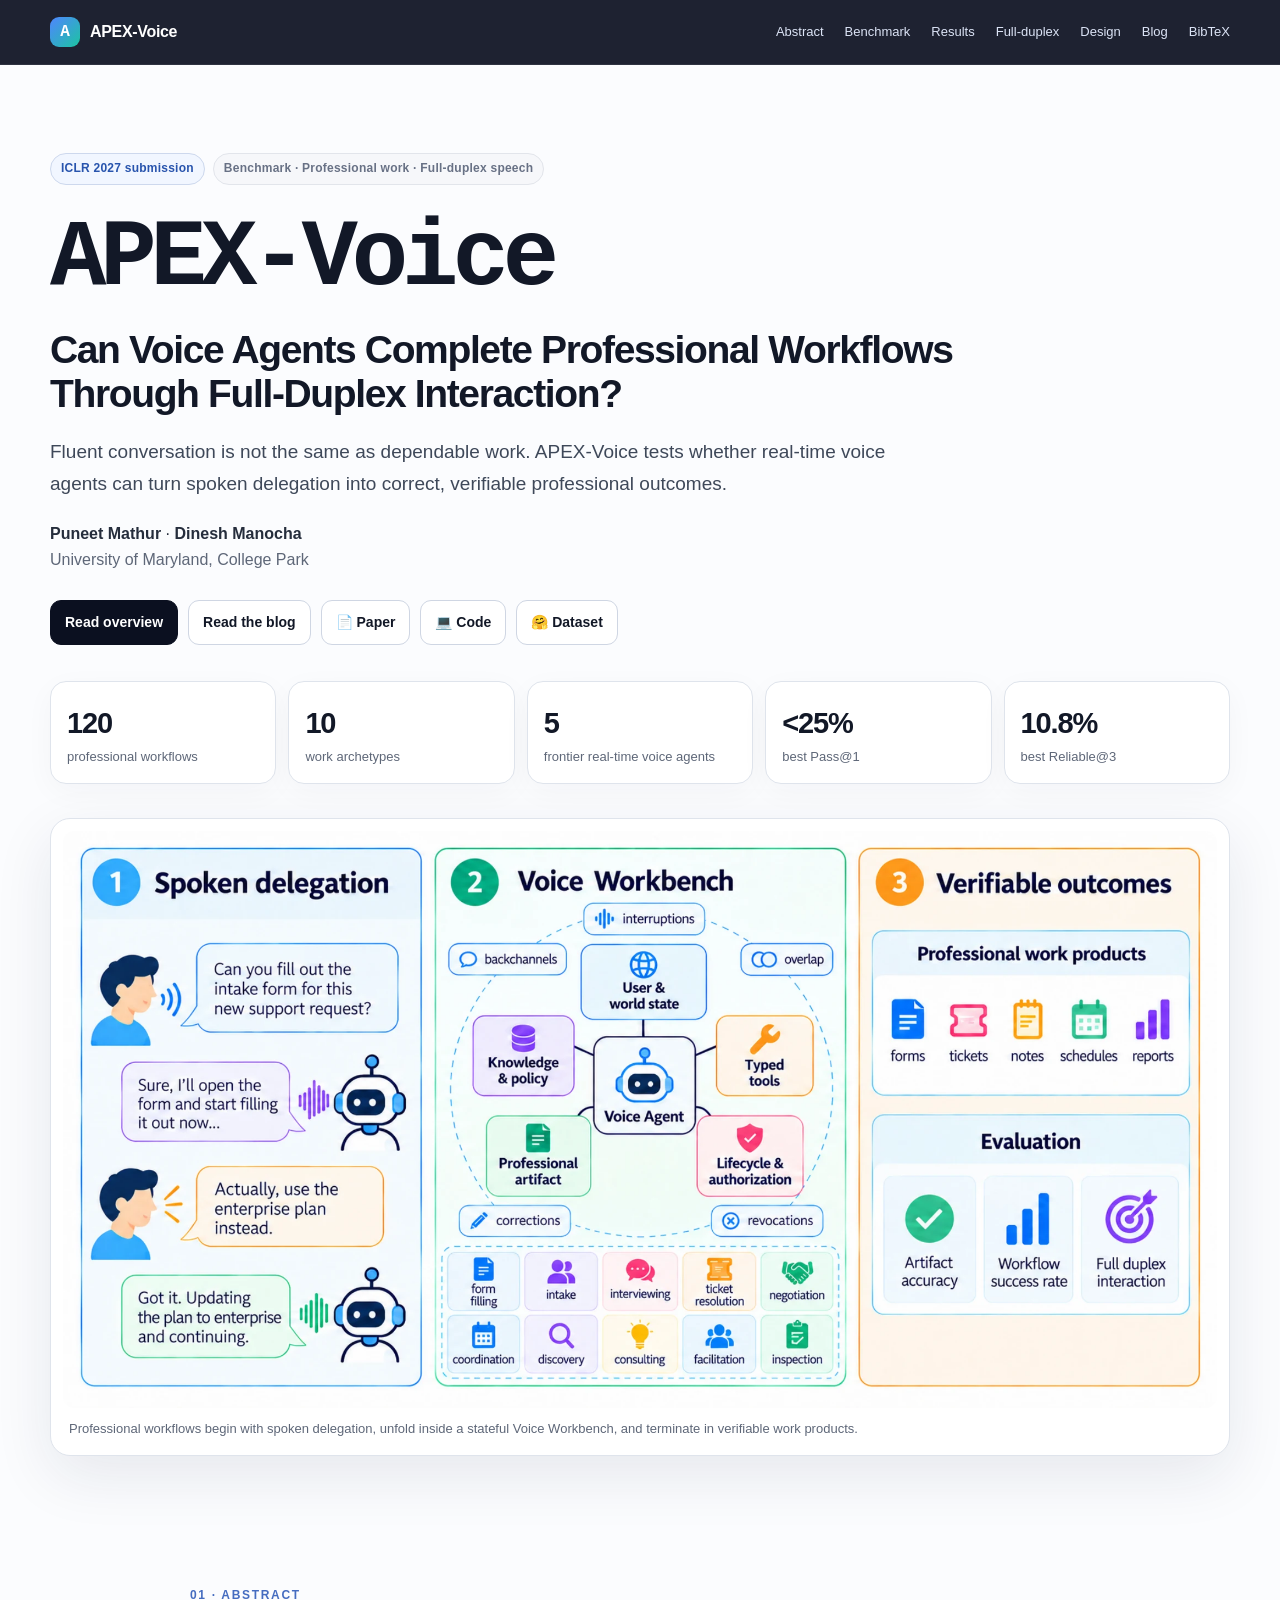
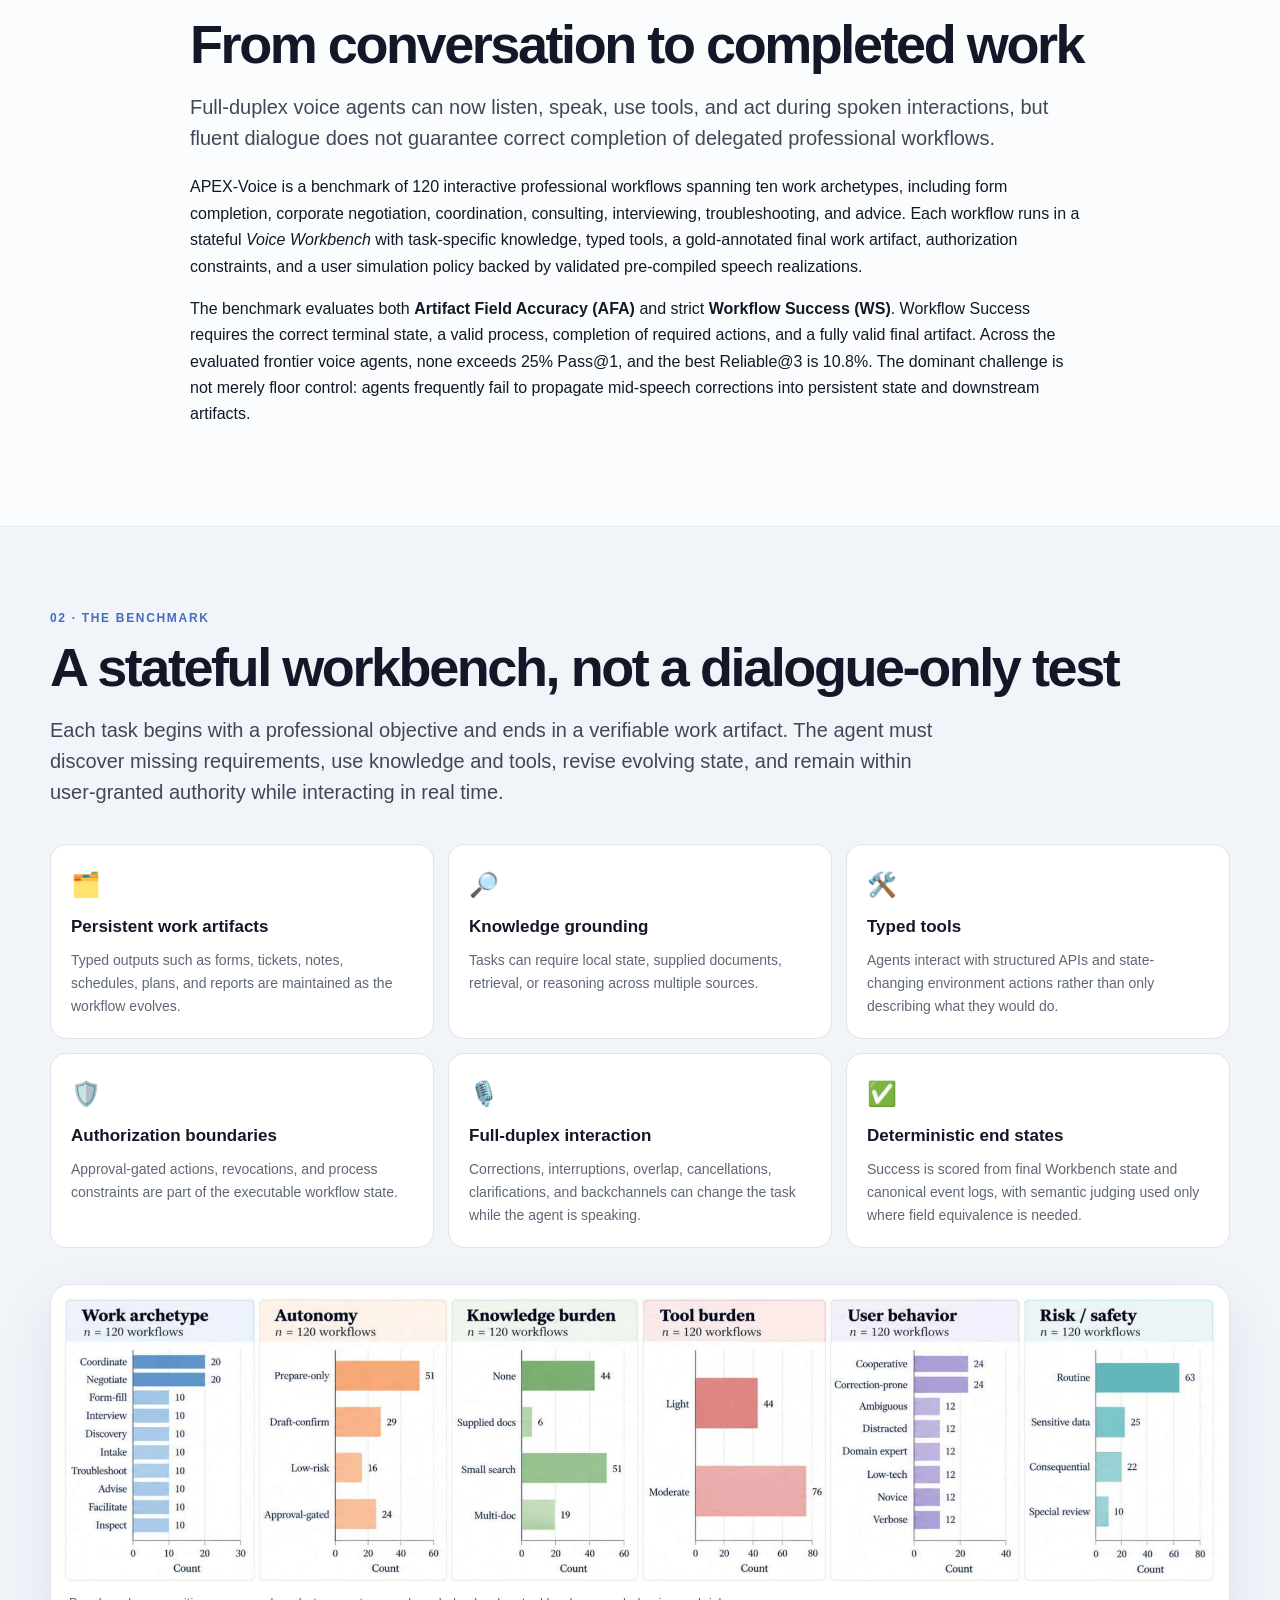
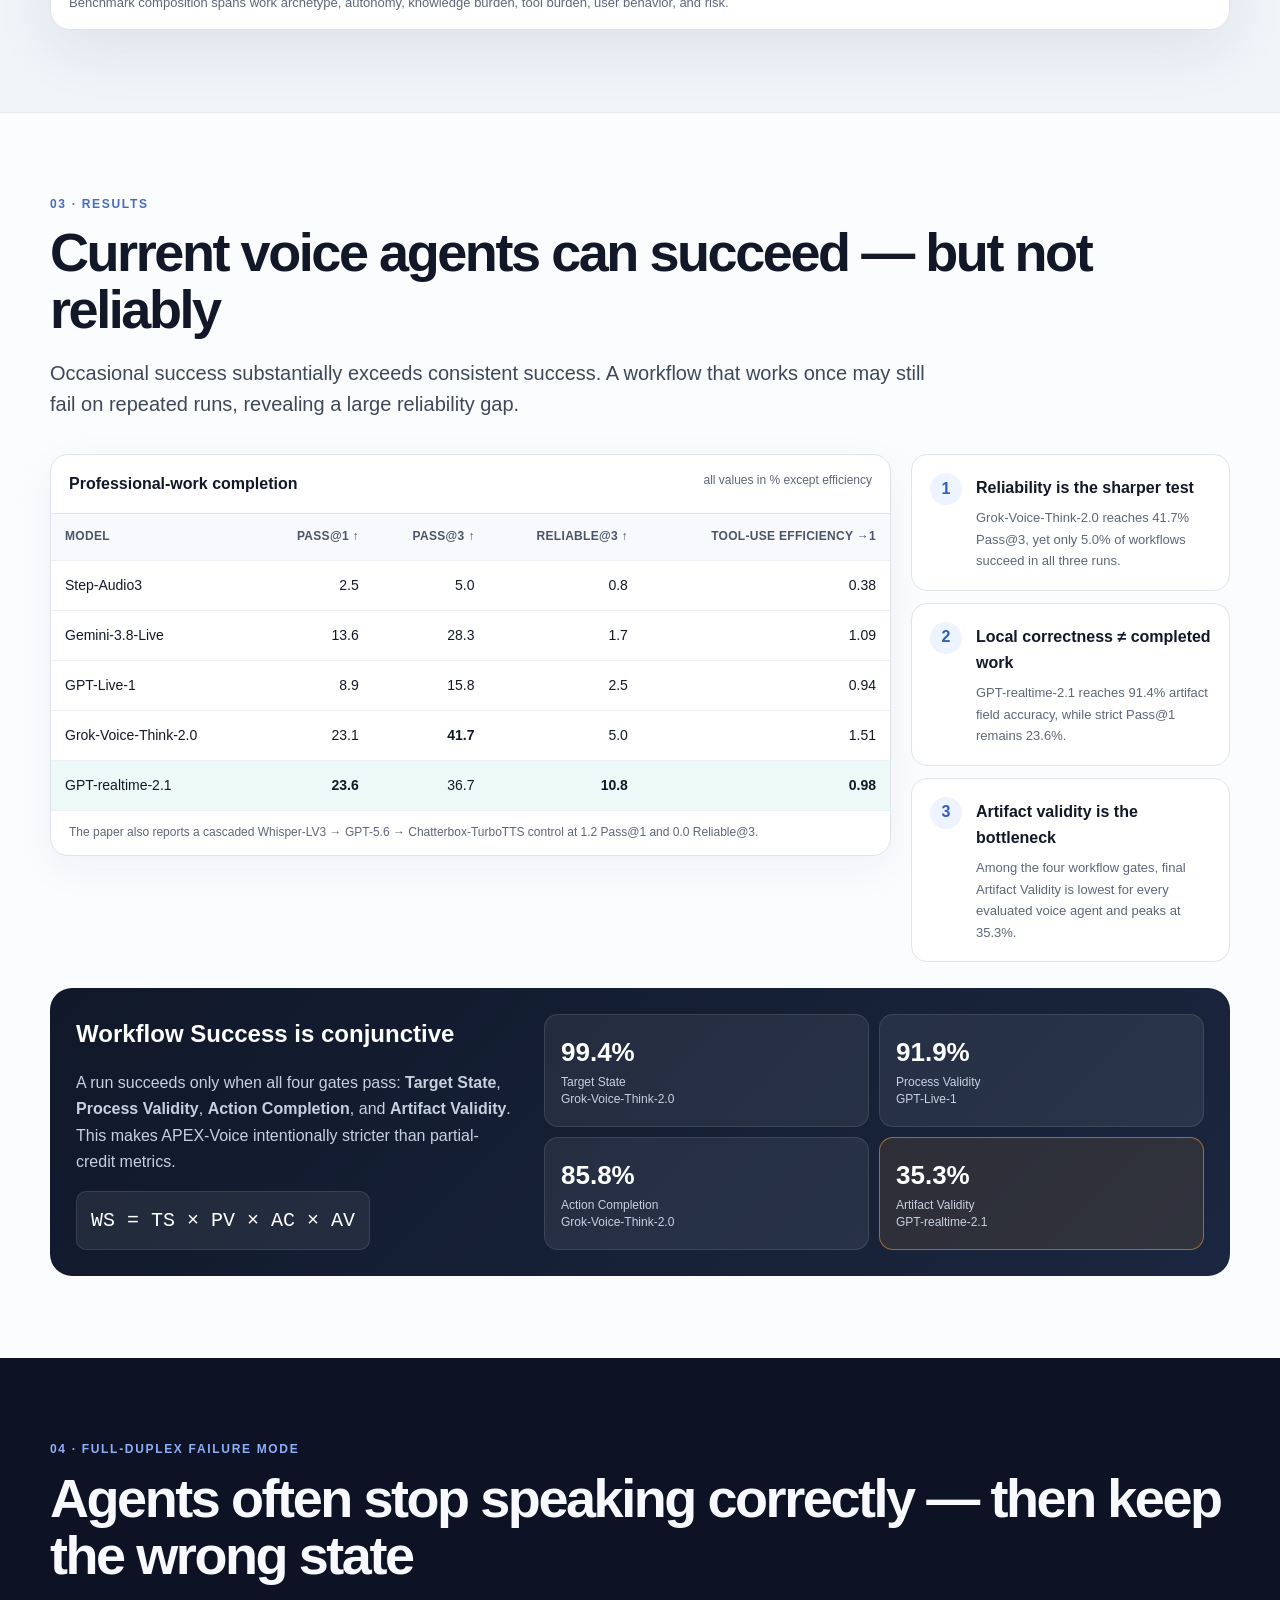
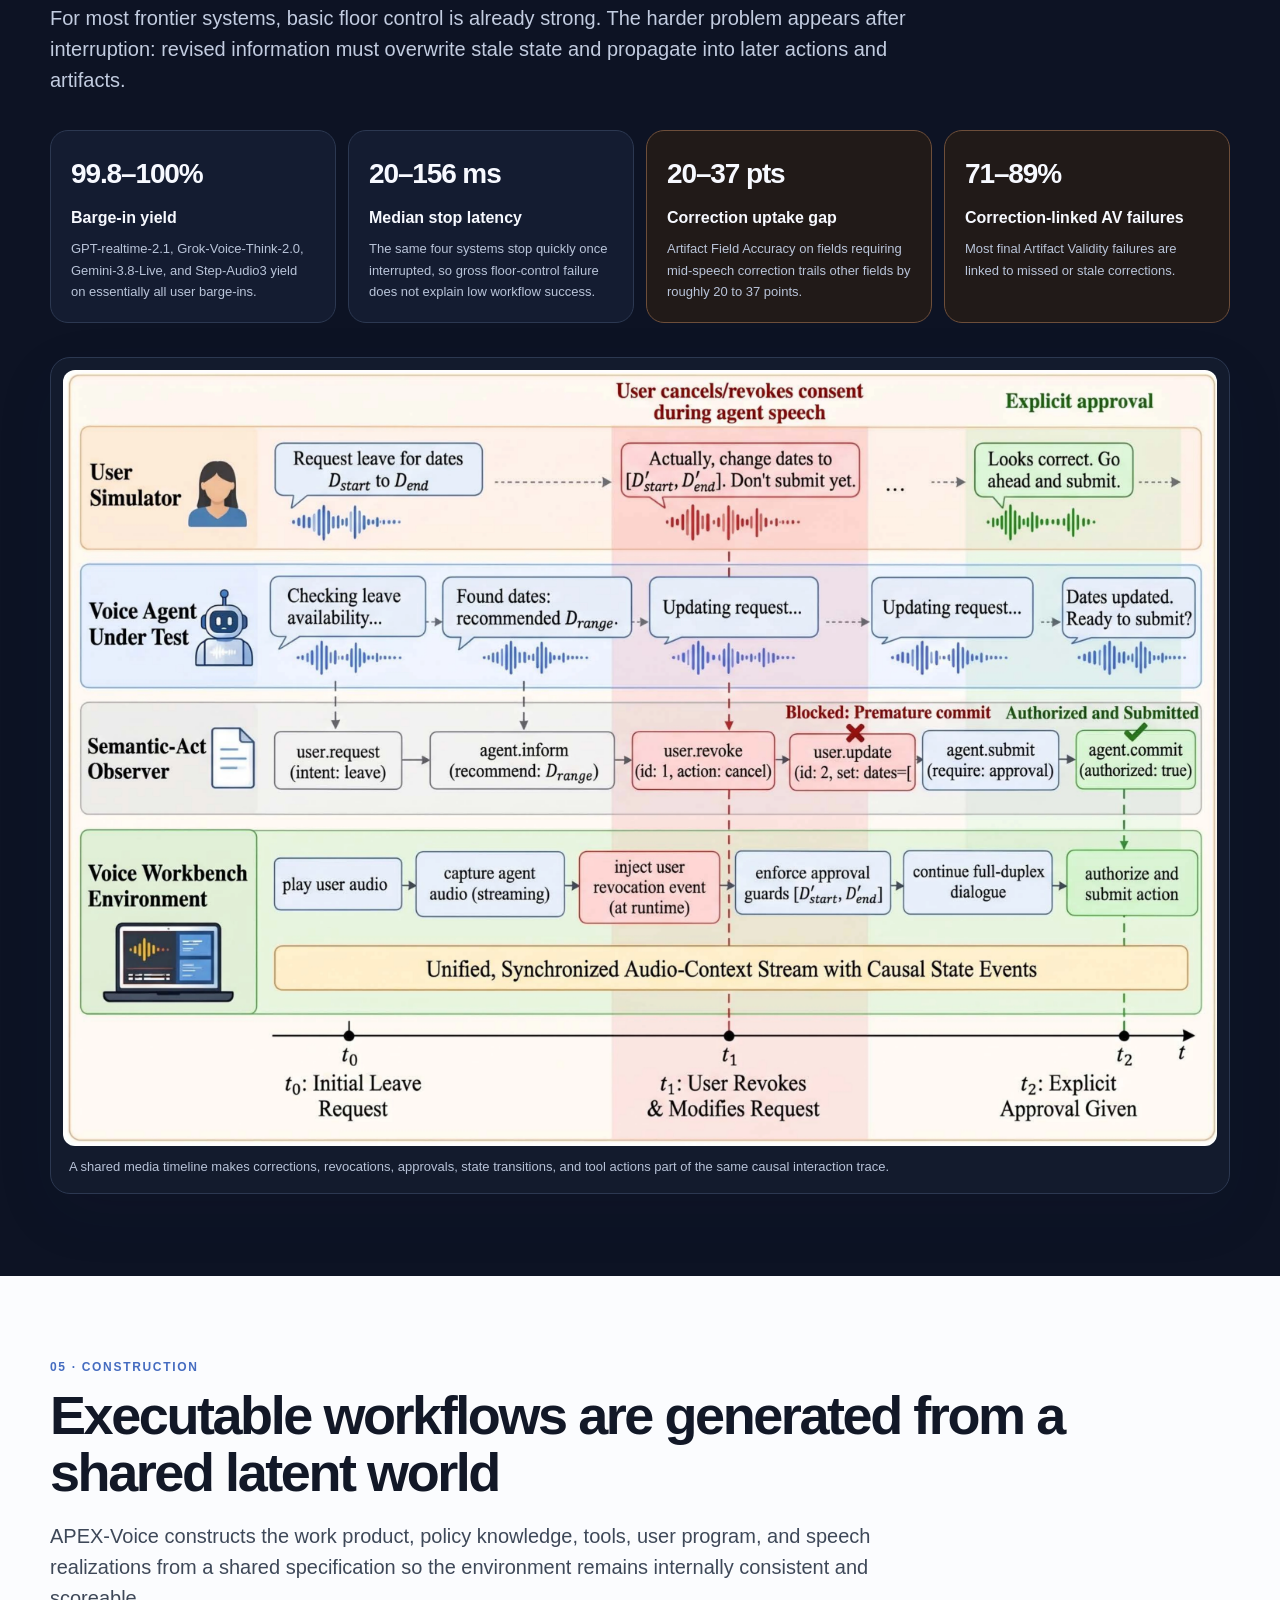
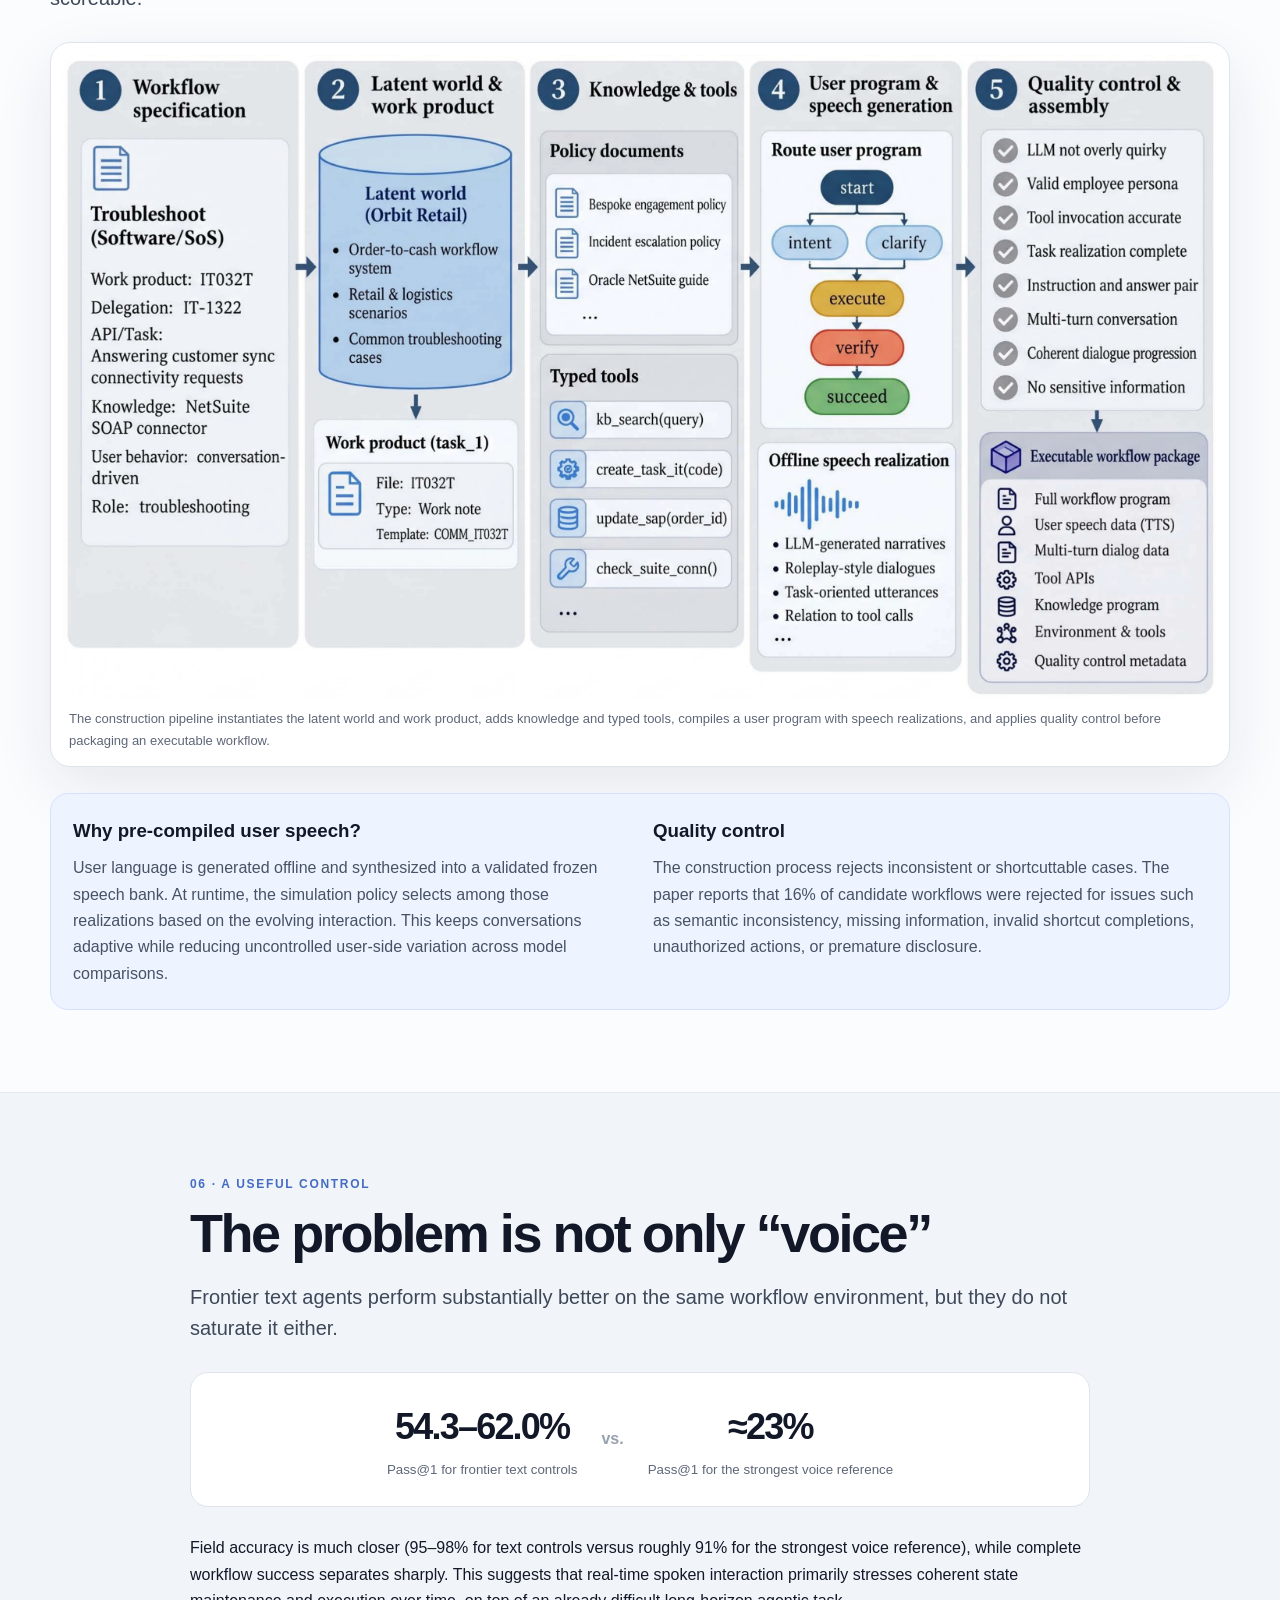
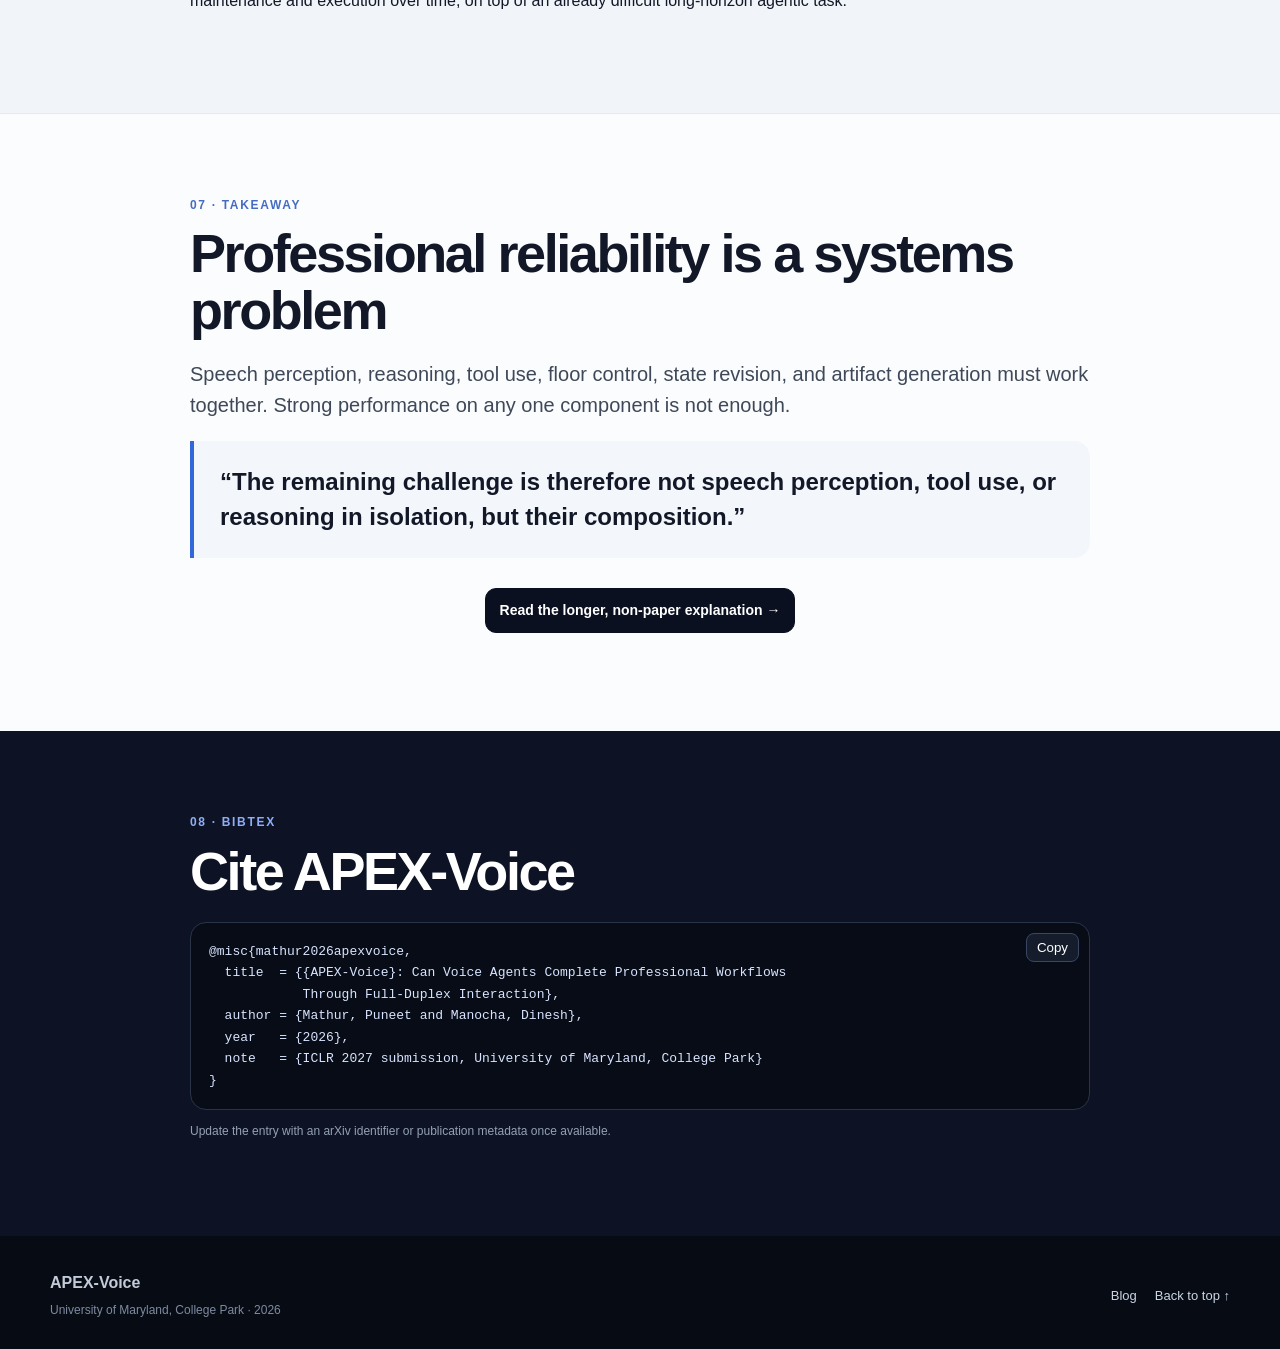
==== commit 949c1145: "Add files via upload" ====
--- a/index.html
+++ b/index.html
@@ -43,9 +43,9 @@
       <div class="cta-row">
         <a class="button primary" href="#abstract">Read overview</a>
         <a class="button" href="blog.html">Read the blog</a>
-        <span class="button disabled" title="Add your manuscript URL in index.html when available">📄 Paper · coming soon</span>
-        <span class="button disabled" title="Add your code URL in index.html when available">💻 Code · coming soon</span>
-        <span class="button disabled" title="Add your dataset URL in index.html when available">🤗 Dataset · coming soon</span>
+        <a class="button" href="https://arxiv.org/abs/2609.34973" target="_blank" rel="noopener noreferrer">📄 Paper</a>
+        <a class="button" href="https://github.com/apex-voice/code" target="_blank" rel="noopener noreferrer">💻 Code</a>
+        <a class="button" href="https://huggingface.co/datasets/puneetUMD/APEX-Voice" target="_blank" rel="noopener noreferrer">🤗 Dataset</a>
       </div>
 
       <div class="metric-grid hero-metrics">
